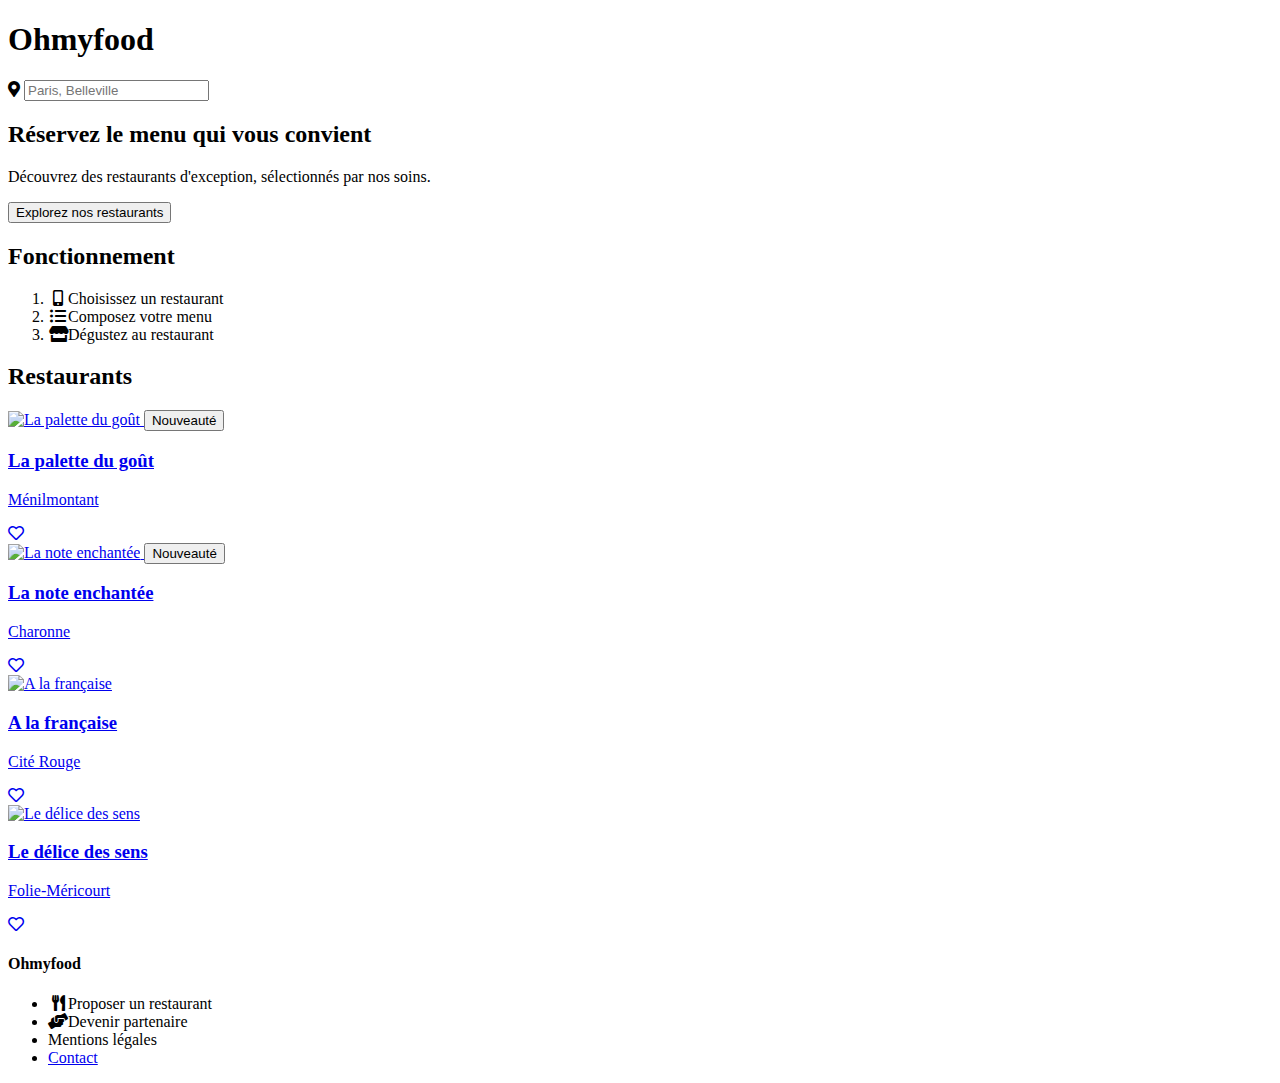
==== index.html @ 804b5692 "project init" ====
<!DOCTYPE html>
<html lang="fr">
    <head>
        <meta charset="utf-8"/>
        <meta name="description" content="Commande de repas en ligne">
        <meta name="viewport" content="width=device-width, initial-scale=1.0">
        <link rel="stylesheet" href="style.css"/>
        <link rel="stylesheet" href="https://cdnjs.cloudflare.com/ajax/libs/font-awesome/5.13.1/css/all.min.css"/>
        <title>OhMyFood</title>
    </head>

    <body>

        <div class="global">
            <!--Header-->
            <header>
                <h1>Ohmyfood</h1>
            </header>

            <!--Localisation-->
            <section class="localisation"> 
                <i class="fas fa-map-marker-alt map-marker"></i>
                <input type="text" placeholder="Paris, Belleville">
            </section>

            <!--Presentation-->
            <section class="presentation">
                <h2>Réservez le menu qui vous convient</h1>
                <p>Découvrez des restaurants d'exception, sélectionnés par nos soins.</p>
                <button type="button" class="button">Explorez nos restaurants</button>
            </section>

            <!--Fonctionnement-->
            <section class="fonctionnement">
                <h2>Fonctionnement</h2>
                <ol>
                    <li><i class="fas fa-mobile-alt fa-fw icone-1"></i>Choisissez un restaurant</li>
                    <li><i class="fas fa-list-ul fa-fw icone-1"></i>Composez votre menu</li>
                    <li><i class="fas fa-store fa-fw icone-2"></i>Dégustez au restaurant</li>
                </ol>
            </section>

            <!--Restaurant-->
            <section class="restaurant">
                <h2>Restaurants</h2>
                <!--La palette du goût-->
                <a href="menu1.html" class="restaurant-indiv">
                    <div class="restaurant-image">
                        <img src="images/la-palette-du-gout.jpg" alt="La palette du goût"/>
                        <button type="button" class="button-new">Nouveauté</button>
                    </div>
                    <div class="restaurant-texte">
                        <h3>La palette du goût</h3>
                        <p>Ménilmontant</p>
                        <i class="far fa-heart coeur"></i>
                    </div>
                </a>
                <!--La note enchantée-->
                <a href="menu2.html" class="restaurant-indiv">
                    <div class="restaurant-image">
                        <img src="images/la-note-enchantee.jpg" alt="La note enchantée"/>
                        <button type="button" class="button-new">Nouveauté</button>
                    </div>
                    <div class="restaurant-texte">
                        <h3>La note enchantée</h3>
                        <p>Charonne</p>
                        <i class="far fa-heart coeur"></i>
                    </div>
                </a>
                <!--A le française-->
                <a href="menu3.html" class="restaurant-indiv">
                    <img src="images/a-la-francaise.jpg" alt="A la française"/>
                    <div class="restaurant-texte">
                        <h3>A la française</h3> 
                        <p>Cité Rouge</p>
                        <i class="far fa-heart coeur"></i>
                    </div>
                </a>
                <!--Le délice des sens-->
                <a href="menu4.html" class="restaurant-indiv">
                    <img src="images/le-delice-des-sens.jpg" alt="Le délice des sens"/>
                    <div class="restaurant-texte">
                        <h3>Le délice des sens</h3>
                        <p>Folie-Méricourt</p>
                        <i class="far fa-heart coeur"></i>
                    </div>
                </a>
            </section>

            <!--Footer-->
            <footer>
                <h4>Ohmyfood</h4>
                <ul class="footer-liste">
                    <li><i class="fas fa-utensils fa-fw icone-3"></i>Proposer un restaurant</li>
                    <li><i class="fas fa-hands-helping fa-fw icone-3"></i>Devenir partenaire</li>
                    <li>Mentions légales</li>
                    <li><a href="mailto:" alt="contact">Contact</a></li>
                </ul>    
            </footer>
        </div>
    </body>
</html>
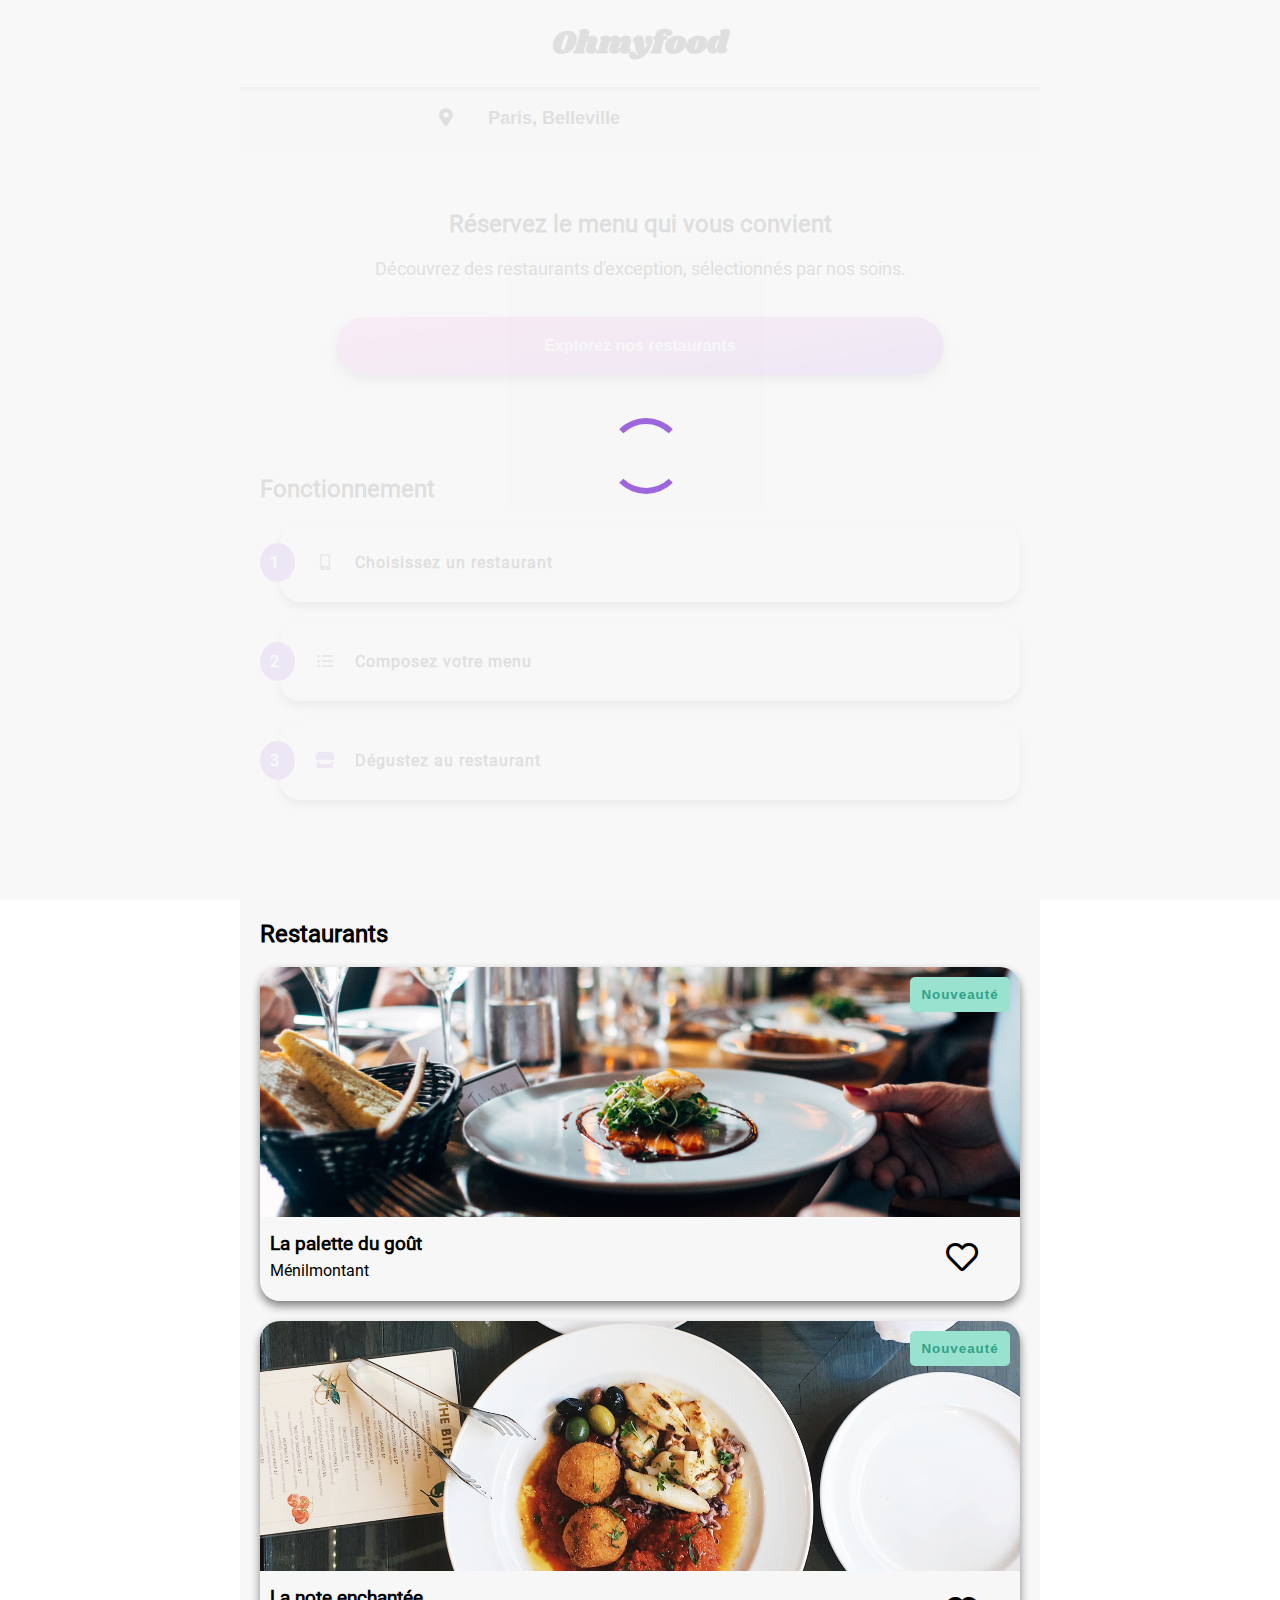
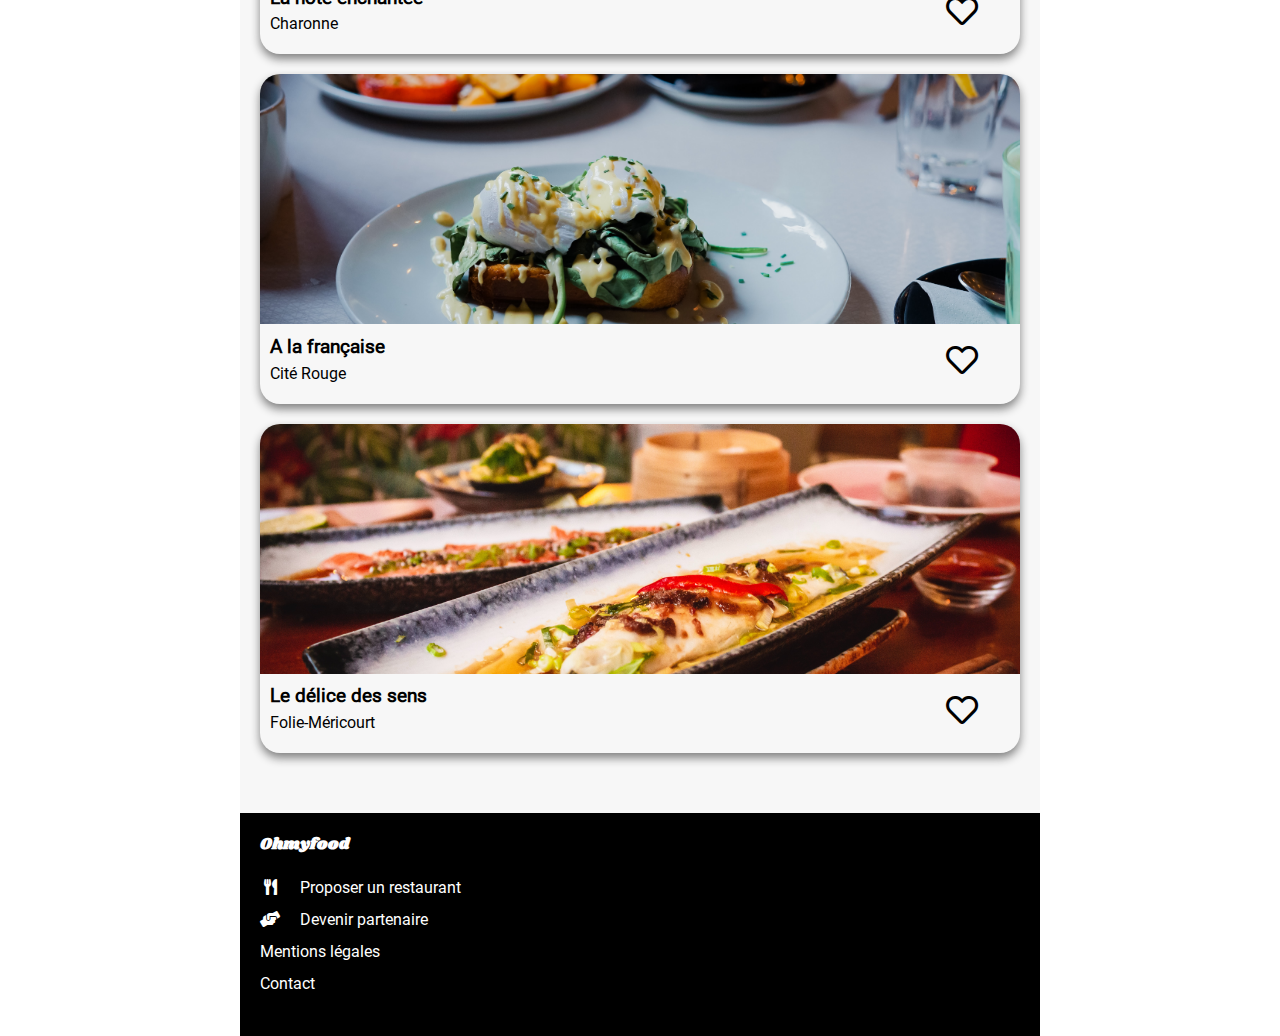
==== commit 007f3c8b: "animation menu" ====
--- a/index.html
+++ b/index.html
@@ -10,6 +10,11 @@
     </head>
 
     <body>
+
+        <div class="spinner">
+            <div class="lds-dual-ring">
+            </div> 
+        </div>
 
         <div class="global">
             <!--Header-->
--- a/style.css
+++ b/style.css
@@ -0,0 +1,504 @@
+@charset "UTF-8";
+@font-face {
+  font-family: "Roboto-Regular";
+  src: url("police/Roboto-Regular.eot") format("eot"), url("police/Roboto-Regular.woff") format("woff"), url("police/Roboto-Regular.ttf") format("truetype"), url("police/Roboto-Regular.svg") format("svg");
+}
+@font-face {
+  font-family: "Shrikhand-Regular";
+  src: url("police/Shrikhand-Regular.eot") format("eot"), url("police/Shrikhand-Regular.woff") format("woff"), url("police/Shrikhand-Regular.ttf") format("truetype"), url("police/Shrikhand-Regular.svg") format("svg");
+}
+/*General*/
+body {
+  font-family: "Roboto-Regular", "serif";
+  color: black;
+  width: 100%;
+  display: flex;
+  margin: auto;
+}
+
+.spinner {
+  width: 100%;
+  height: 100%;
+  background-color: #f7f7f7;
+  position: fixed;
+  display: flex;
+  align-items: center;
+  opacity: 0.9;
+  z-index: 2;
+}
+
+.lds-dual-ring {
+  width: 80px;
+  height: 80px;
+  display: block;
+  margin-left: auto;
+  margin-right: auto;
+}
+
+.lds-dual-ring:after {
+  content: " ";
+  display: block;
+  width: 64px;
+  height: 64px;
+  margin: 8px;
+  border-radius: 50%;
+  border: 6px solid #9356DC;
+  border-color: #9356DC transparent #9356DC transparent;
+  animation: lds-dual-ring 1.2s linear infinite;
+}
+
+@keyframes lds-dual-ring {
+  0% {
+    transform: rotate(0deg);
+  }
+  100% {
+    transform: rotate(360deg);
+  }
+}
+.global {
+  width: 800px;
+  margin: auto;
+}
+
+h1, h4 {
+  font-family: "Shrikhand-Regular", "serif";
+  margin: 0px;
+}
+
+/*header ,.localisation ,.presentation ,.fonctionnement ,.restaurant ,.restaurant-indiv ,footer
+{   border: 1px black solid;
+}*/
+/*Header*/
+header {
+  padding: 20px;
+  text-align: center;
+  max-width: 100%;
+  position: relative;
+}
+
+.retour {
+  font-size: xx-large;
+  position: absolute;
+  left: 0;
+  top: 8%;
+  padding: 20px;
+}
+
+/*Footer*/
+footer {
+  padding: 20px;
+  color: white;
+  background-color: black;
+}
+
+footer ul {
+  padding-left: 0px;
+}
+
+footer li {
+  list-style: none;
+  line-height: 200%;
+}
+
+.icone-3 {
+  padding-right: 20px;
+}
+
+footer a {
+  text-decoration: none;
+  color: white;
+}
+
+/*Localisation*/
+.localisation {
+  padding: 20px;
+  text-align: center;
+  font-size: large;
+  font-weight: bold;
+  background-color: #ededed;
+  box-shadow: inset 0 5px 5px -5px #333;
+  max-width: 100%;
+}
+
+input {
+  border: none;
+  background-color: #ededed;
+  font-size: large;
+  font-weight: bold;
+  color: black;
+  width: 50%;
+}
+
+input::placeholder {
+  color: black;
+  opacity: 1;
+  width: 50%;
+  text-align: center;
+  border: none;
+}
+
+/*Presentation*/
+.presentation {
+  padding: 40px 20px;
+  background-color: #f7f7f7;
+  text-align: center;
+}
+
+.presentation p {
+  font-size: large;
+}
+
+.icone-1 {
+  color: black;
+  opacity: 0.6;
+}
+
+.icone-2 {
+  color: #9356DC;
+}
+
+.button {
+  width: 80%;
+  margin-top: 20px;
+  padding: 20px 10px 20px 10px;
+  border-radius: 30px;
+  font-size: medium;
+  font-weight: bold;
+  color: white;
+  border: none;
+  background: linear-gradient(170deg, #FF79DA, #9356DC);
+  opacity: 0.9;
+  box-shadow: 0px 5px 10px gray;
+}
+.button:hover {
+  opacity: 0.7;
+  box-shadow: 0px 5px 20px black;
+}
+
+/*Fonctionnement*/
+.fonctionnement {
+  padding: 40px 20px;
+}
+
+.fonctionnement ol {
+  list-style-type: none;
+  counter-reset: compteListe;
+}
+
+.fonctionnement ol li {
+  padding: 30px 10px 30px 0px;
+  font-weight: bold;
+  background-color: #f7f7f7;
+  border-radius: 20px;
+  margin-bottom: 20px;
+  box-shadow: 0px 5px 10px gray;
+  margin-left: -20px;
+  letter-spacing: 1px;
+}
+.fonctionnement ol li:hover {
+  opacity: 0.7;
+  box-shadow: 0px 5px 20px black;
+}
+
+.fonctionnement ol li::before {
+  counter-increment: compteListe;
+  content: counter(compteListe) " ";
+  color: white;
+  background-color: #9356DC;
+  border-radius: 50%;
+  padding: 10px;
+  margin-left: -20px;
+}
+
+.icone-1, .icone-2 {
+  padding-left: 20px;
+  padding-right: 20px;
+}
+
+/*Restaurants*/
+.restaurant {
+  padding: 40px 20px;
+  background-color: #f7f7f7;
+}
+
+.restaurant-indiv {
+  max-width: 100%;
+  border-radius: 20px;
+  padding-bottom: 10px;
+  margin-bottom: 20px;
+  box-shadow: 0px 5px 10px gray;
+  display: flex;
+  flex-wrap: wrap;
+  justify-content: space-between;
+}
+
+.restaurant a {
+  text-decoration: none;
+  color: black;
+  width: 100%;
+}
+
+.restaurant-image {
+  position: relative;
+  width: 100%;
+}
+
+.restaurant-indiv img {
+  border-radius: 20px 20px 0px 0px;
+  width: 100%;
+  max-height: 250px;
+  object-fit: cover;
+}
+
+.button-new {
+  background-color: #99E2D0;
+  color: #30A387;
+  font-weight: bold;
+  width: 100px;
+  border-radius: 5px;
+  text-align: center;
+  padding: 10px;
+  margin: 10px;
+  border: none;
+  letter-spacing: 1px;
+  position: absolute;
+  top: 0;
+  right: 0;
+}
+
+.restaurant-texte {
+  line-height: 50%;
+  padding-left: 10px;
+  position: relative;
+  width: 100%;
+}
+
+.coeur {
+  font-size: xx-large;
+  position: absolute;
+  top: 0;
+  right: 0;
+  padding: 10px;
+  margin: 10px;
+  width: 10%;
+  text-align: center;
+}
+.coeur:hover {
+  content: "";
+  font-family: "Font Awesome 5 Free";
+  font-weight: bold;
+  background: -webkit-linear-gradient(90deg, #FF79DA, #9356DC);
+  -webkit-background-clip: text;
+  -webkit-text-fill-color: transparent;
+  animation-name: remplissage;
+  animation-duration: 3s;
+}
+
+@-webkit-keyframes remplissage {
+  0% {
+    opacity: 0;
+  }
+  100% {
+    opacity: 1;
+  }
+}
+@-moz-keyframes remplissage {
+  0% {
+    opacity: 0;
+  }
+  100% {
+    opacity: 1;
+  }
+}
+@-o-keyframes remplissage {
+  0% {
+    opacity: 0;
+  }
+  100% {
+    opacity: 1;
+  }
+}
+@keyframes remplissage {
+  0% {
+    opacity: 0;
+  }
+  100% {
+    opacity: 1;
+  }
+}
+/*Description*/
+.description-texte {
+  position: relative;
+  max-width: 100%;
+  padding: 20px;
+  border-radius: 30px 30px 0px 0px;
+  background-color: #f7f7f7;
+  margin-top: -30px;
+  display: flex;
+  flex-direction: row;
+  flex-wrap: wrap;
+  justify-content: space-between;
+}
+
+.description img {
+  width: 100%;
+  max-height: 400px;
+  object-fit: cover;
+  object-position: bottom;
+}
+
+/*Menus*/
+.menu {
+  background-color: #f7f7f7;
+  padding: 0px 20px 40px 20px;
+  margin-top: -20px;
+}
+
+.menu h2 {
+  padding-top: 20px;
+  font-size: medium;
+  text-transform: uppercase;
+  font-weight: lighter;
+  border-bottom: 2px #99E2D0 solid;
+  padding-bottom: 5px;
+  width: 40px;
+}
+
+.menu-indiv {
+  max-width: 100%;
+  border-radius: 20px;
+  padding-bottom: 10px;
+  margin-bottom: 20px;
+  box-shadow: 0px 5px 10px gray;
+  display: flex;
+  flex-wrap: wrap;
+  justify-content: space-between;
+  animation: fadein 2s;
+  -moz-animation: fadein 2s;
+  /* Firefox */
+  -webkit-animation: fadein 2s;
+  /* Safari et Chrome */
+  -o-animation: fadein 2s;
+  /* Opera */
+}
+
+@-webkit-keyframes fadein {
+  0% {
+    opacity: 0;
+    transform: translateY(20px);
+  }
+  100% {
+    opacity: 1;
+    transform: translateY(0px);
+  }
+}
+@-moz-keyframes fadein {
+  0% {
+    opacity: 0;
+    transform: translateY(20px);
+  }
+  100% {
+    opacity: 1;
+    transform: translateY(0px);
+  }
+}
+@-o-keyframes fadein {
+  0% {
+    opacity: 0;
+    transform: translateY(20px);
+  }
+  100% {
+    opacity: 1;
+    transform: translateY(0px);
+  }
+}
+@keyframes fadein {
+  0% {
+    opacity: 0;
+    transform: translateY(20px);
+  }
+  100% {
+    opacity: 1;
+    transform: translateY(0px);
+  }
+}
+.menu-indiv:nth-of-type(1) {
+  animation-delay: 0s;
+}
+
+.menu-indiv:nth-of-type(2) {
+  animation-delay: 0.1s;
+}
+
+.menu-indiv:nth-of-type(3) {
+  animation-delay: 0.2s;
+}
+
+.menu-indiv:nth-of-type(4) {
+  animation-delay: 0.3s;
+}
+
+.menu-indiv:nth-of-type(5) {
+  animation-delay: 0.4s;
+}
+
+.menu-indiv:nth-of-type(6) {
+  animation-delay: 0.5s;
+}
+
+.menu-indiv:nth-of-type(7) {
+  animation-delay: 0.6s;
+}
+
+.menu-indiv:nth-of-type(8) {
+  animation-delay: 0.7s;
+}
+
+.menu-indiv:nth-of-type(9) {
+  animation-delay: 0.8s;
+}
+
+.menu-indiv:nth-of-type(10) {
+  animation-delay: 0.9s;
+}
+
+.tarif p {
+  font-weight: bold;
+  width: 10%;
+  justify-items: center;
+  display: grid;
+  align-items: end;
+  line-height: 50%;
+  margin-right: 10px;
+}
+.tarif p:hover {
+  transition-duration: 1s;
+  transform: translateX(-100%);
+}
+
+/*.tarif:hover
+{   transition-duration: 1s;
+    transform: translateX(-100%);
+}*/
+.plat {
+  line-height: 50%;
+  padding-left: 10px;
+  width: 80%;
+}
+
+.bouton {
+  text-align: center;
+}
+
+@media screen and (max-width: 800px) {
+  body, .global {
+    max-width: 100%;
+    position: absolute;
+  }
+
+  .menu-indiv {
+    font-size: small;
+  }
+}
+
+/*# sourceMappingURL=style.css.map */
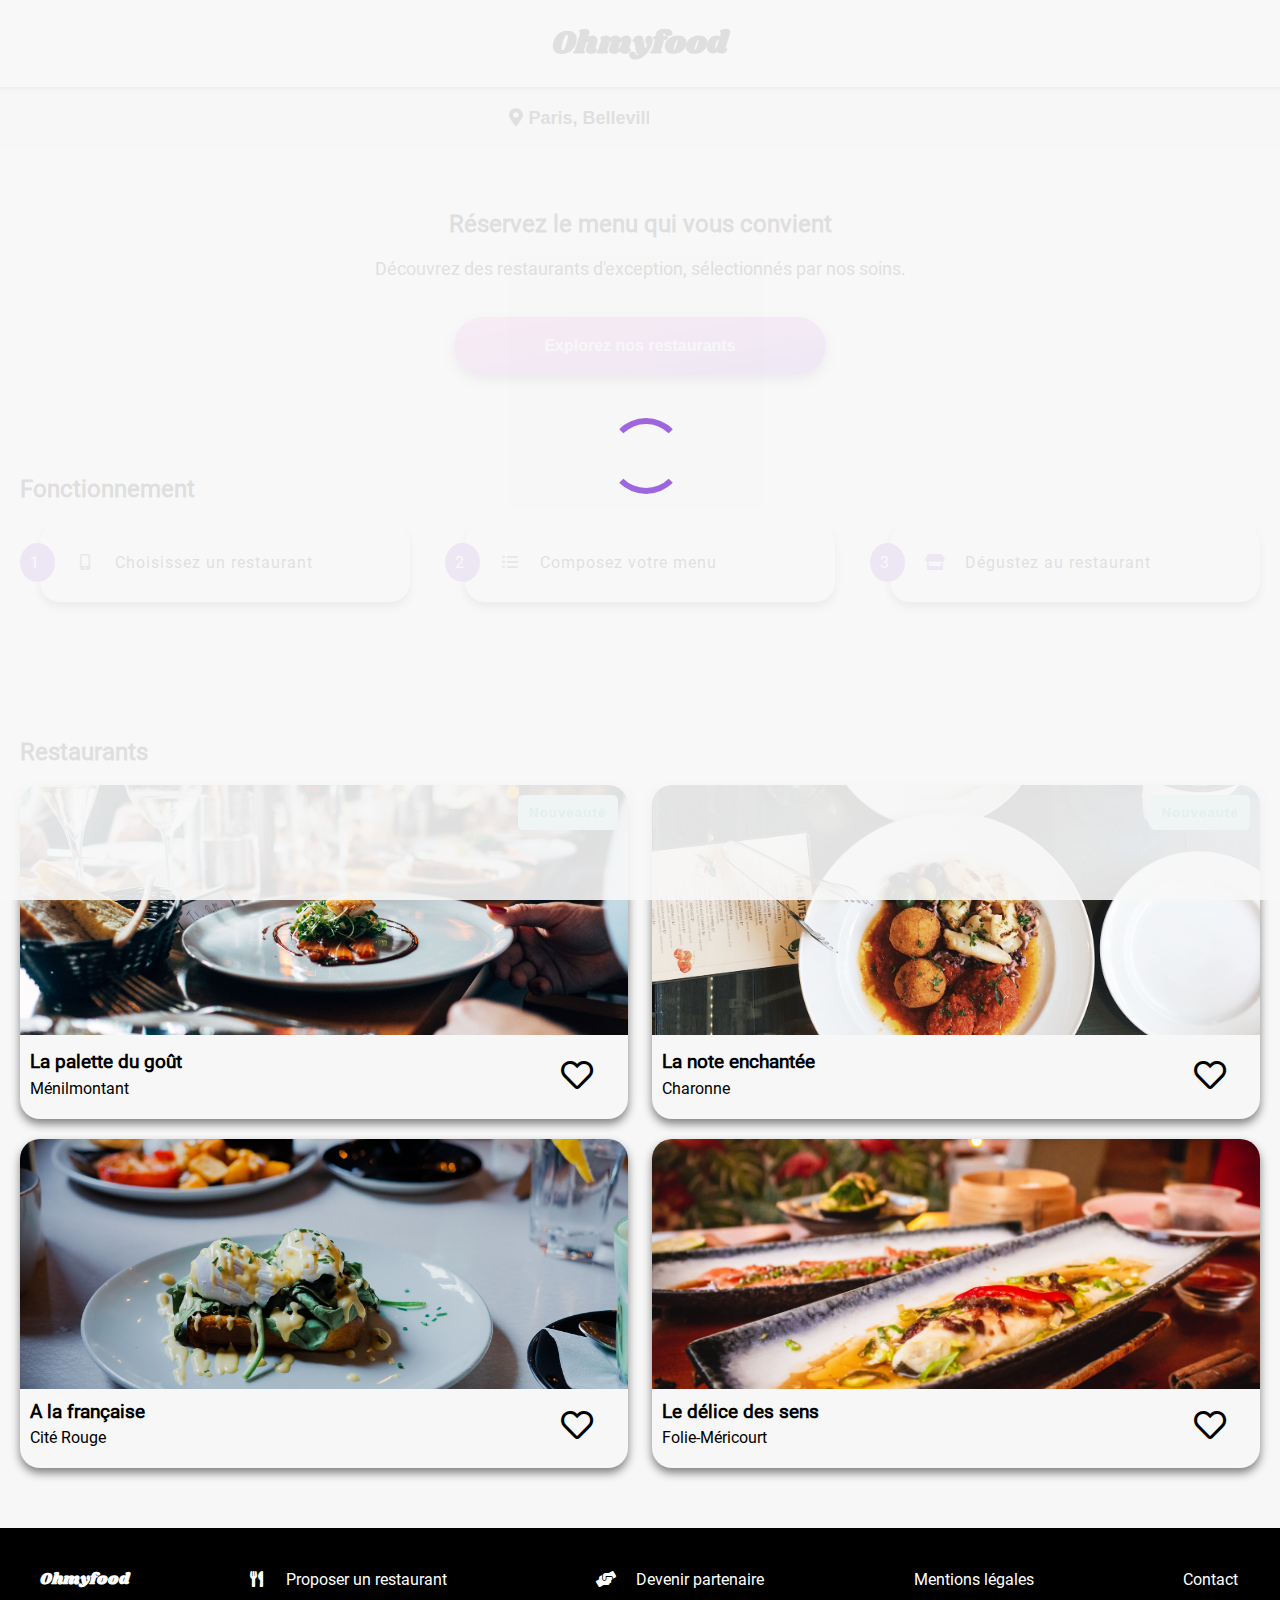
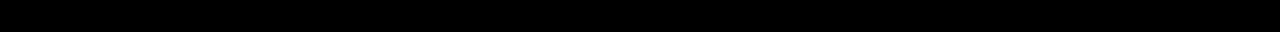
==== commit ba6e2b92: "alignement tarif" ====
--- a/index.html
+++ b/index.html
@@ -30,7 +30,7 @@
 
             <!--Presentation-->
             <section class="presentation">
-                <h2>Réservez le menu qui vous convient</h1>
+                <h2>Réservez le menu qui vous convient</h2>
                 <p>Découvrez des restaurants d'exception, sélectionnés par nos soins.</p>
                 <button type="button" class="button">Explorez nos restaurants</button>
             </section>
@@ -49,10 +49,10 @@
             <section class="restaurant">
                 <h2>Restaurants</h2>
                 <!--La palette du goût-->
-                <a href="menu1.html" class="restaurant-indiv">
+                <a href="la-palette-du-gout.html" class="restaurant-indiv">
                     <div class="restaurant-image">
                         <img src="images/la-palette-du-gout.jpg" alt="La palette du goût"/>
-                        <button type="button" class="button-new">Nouveauté</button>
+                        <button class="button-new">Nouveauté</button>
                     </div>
                     <div class="restaurant-texte">
                         <h3>La palette du goût</h3>
@@ -61,7 +61,7 @@
                     </div>
                 </a>
                 <!--La note enchantée-->
-                <a href="menu2.html" class="restaurant-indiv">
+                <a href="la-note-enchantee.html" class="restaurant-indiv">
                     <div class="restaurant-image">
                         <img src="images/la-note-enchantee.jpg" alt="La note enchantée"/>
                         <button type="button" class="button-new">Nouveauté</button>
@@ -73,7 +73,7 @@
                     </div>
                 </a>
                 <!--A le française-->
-                <a href="menu3.html" class="restaurant-indiv">
+                <a href="a-la-francaise.html" class="restaurant-indiv">
                     <img src="images/a-la-francaise.jpg" alt="A la française"/>
                     <div class="restaurant-texte">
                         <h3>A la française</h3> 
@@ -82,7 +82,7 @@
                     </div>
                 </a>
                 <!--Le délice des sens-->
-                <a href="menu4.html" class="restaurant-indiv">
+                <a href="le-delice-des-sens.html" class="restaurant-indiv">
                     <img src="images/le-delice-des-sens.jpg" alt="Le délice des sens"/>
                     <div class="restaurant-texte">
                         <h3>Le délice des sens</h3>
@@ -99,7 +99,7 @@
                     <li><i class="fas fa-utensils fa-fw icone-3"></i>Proposer un restaurant</li>
                     <li><i class="fas fa-hands-helping fa-fw icone-3"></i>Devenir partenaire</li>
                     <li>Mentions légales</li>
-                    <li><a href="mailto:" alt="contact">Contact</a></li>
+                    <li><a href="mailto:">Contact</a></li>
                 </ul>    
             </footer>
         </div>
--- a/style.css
+++ b/style.css
@@ -1,4 +1,5 @@
 @charset "UTF-8";
+/*POLICES*/
 @font-face {
   font-family: "Roboto-Regular";
   src: url("police/Roboto-Regular.eot") format("eot"), url("police/Roboto-Regular.woff") format("woff"), url("police/Roboto-Regular.ttf") format("truetype"), url("police/Roboto-Regular.svg") format("svg");
@@ -7,15 +8,301 @@
   font-family: "Shrikhand-Regular";
   src: url("police/Shrikhand-Regular.eot") format("eot"), url("police/Shrikhand-Regular.woff") format("woff"), url("police/Shrikhand-Regular.ttf") format("truetype"), url("police/Shrikhand-Regular.svg") format("svg");
 }
-/*General*/
+/*VARIABLES*/
+/*KEYFRAMES*/
+@-webkit-keyframes lds-dual-ring {
+  0% {
+    transform: rotate(0deg);
+  }
+  100% {
+    transform: rotate(360deg);
+  }
+}
+@-moz-keyframes lds-dual-ring {
+  0% {
+    transform: rotate(0deg);
+  }
+  100% {
+    transform: rotate(360deg);
+  }
+}
+@-o-keyframes lds-dual-ring {
+  0% {
+    transform: rotate(0deg);
+  }
+  100% {
+    transform: rotate(360deg);
+  }
+}
+@keyframes lds-dual-ring {
+  0% {
+    transform: rotate(0deg);
+  }
+  100% {
+    transform: rotate(360deg);
+  }
+}
+@-webkit-keyframes disparition {
+  0% {
+    opacity: 0.9;
+    z-index: 2;
+  }
+  100% {
+    opacity: 0;
+    z-index: 0;
+  }
+}
+@-moz-keyframes disparition {
+  0% {
+    opacity: 0.9;
+    z-index: 2;
+  }
+  100% {
+    opacity: 0;
+    z-index: 0;
+  }
+}
+@-o-keyframes disparition {
+  0% {
+    opacity: 0.9;
+    z-index: 2;
+  }
+  100% {
+    opacity: 0;
+    z-index: 0;
+  }
+}
+@keyframes disparition {
+  0% {
+    opacity: 0.9;
+    z-index: 2;
+  }
+  100% {
+    opacity: 0;
+    z-index: 0;
+  }
+}
+@-webkit-keyframes remplissage {
+  0% {
+    opacity: 0;
+  }
+  100% {
+    opacity: 1;
+  }
+}
+@-moz-keyframes remplissage {
+  0% {
+    opacity: 0;
+  }
+  100% {
+    opacity: 1;
+  }
+}
+@-o-keyframes remplissage {
+  0% {
+    opacity: 0;
+  }
+  100% {
+    opacity: 1;
+  }
+}
+@keyframes remplissage {
+  0% {
+    opacity: 0;
+  }
+  100% {
+    opacity: 1;
+  }
+}
+@-webkit-keyframes fadein {
+  0% {
+    opacity: 0;
+    transform: translateY(20px);
+  }
+  100% {
+    opacity: 1;
+    transform: translateY(0px);
+  }
+}
+@-moz-keyframes fadein {
+  0% {
+    opacity: 0;
+    transform: translateY(20px);
+  }
+  100% {
+    opacity: 1;
+    transform: translateY(0px);
+  }
+}
+@-o-keyframes fadein {
+  0% {
+    opacity: 0;
+    transform: translateY(20px);
+  }
+  100% {
+    opacity: 1;
+    transform: translateY(0px);
+  }
+}
+@keyframes fadein {
+  0% {
+    opacity: 0;
+    transform: translateY(20px);
+  }
+  100% {
+    opacity: 1;
+    transform: translateY(0px);
+  }
+}
+@-webkit-keyframes decalage {
+  0% {
+    transform: translateX(0);
+  }
+  100% {
+    transform: translateX(-100%);
+  }
+}
+@-moz-keyframes decalage {
+  0% {
+    transform: translateX(0);
+  }
+  100% {
+    transform: translateX(-100%);
+  }
+}
+@-o-keyframes decalage {
+  0% {
+    transform: translateX(0);
+  }
+  100% {
+    transform: translateX(-100%);
+  }
+}
+@keyframes decalage {
+  0% {
+    transform: translateX(0);
+  }
+  100% {
+    transform: translateX(-100%);
+  }
+}
+@-webkit-keyframes rotation {
+  0% {
+    transform: rotate(0deg);
+  }
+  100% {
+    transform: rotate(360deg);
+  }
+}
+@-moz-keyframes rotation {
+  0% {
+    transform: rotate(0deg);
+  }
+  100% {
+    transform: rotate(360deg);
+  }
+}
+@-o-keyframes rotation {
+  0% {
+    transform: rotate(0deg);
+  }
+  100% {
+    transform: rotate(360deg);
+  }
+}
+@keyframes rotation {
+  0% {
+    transform: rotate(0deg);
+  }
+  100% {
+    transform: rotate(360deg);
+  }
+}
+/*GENERAL*/
 body {
   font-family: "Roboto-Regular", "serif";
   color: black;
+  margin: auto;
+}
+
+body, .global {
   width: 100%;
-  display: flex;
-  margin: auto;
-}
-
+  position: absolute;
+}
+
+h1, h4 {
+  font-family: "Shrikhand-Regular", "serif";
+  margin: 0px;
+}
+
+a {
+  color: black;
+}
+
+.coeur {
+  font-size: xx-large;
+  position: absolute;
+  top: 0;
+  right: 0;
+  padding: 10px;
+  margin: 10px;
+  width: 10%;
+  text-align: center;
+}
+.coeur:hover {
+  content: "";
+  font-family: "Font Awesome 5 Free";
+  font-weight: bold;
+  background: -webkit-linear-gradient(90deg, #FF79DA, #9356DC);
+  -webkit-background-clip: text;
+  -webkit-text-fill-color: transparent;
+  animation-name: remplissage;
+  animation-duration: 3s;
+}
+
+/*Header*/
+header {
+  padding: 20px;
+  text-align: center;
+  max-width: 100%;
+  position: relative;
+}
+
+.retour {
+  font-size: xx-large;
+  position: absolute;
+  left: 0;
+  top: 8%;
+  padding: 20px;
+}
+
+/*Footer*/
+footer {
+  padding: 20px;
+  color: white;
+  background-color: black;
+}
+
+footer ul {
+  padding-left: 0px;
+}
+
+footer li {
+  list-style: none;
+  line-height: 200%;
+}
+
+.icone-3 {
+  padding-right: 20px;
+}
+
+footer a {
+  text-decoration: none;
+  color: white;
+}
+
+/*ACCUEIL*/
+/*Loading spinner*/
 .spinner {
   width: 100%;
   height: 100%;
@@ -23,8 +310,10 @@
   position: fixed;
   display: flex;
   align-items: center;
+  justify-content: center;
   opacity: 0.9;
   z-index: 2;
+  animation: disparition 2s forwards 2s;
 }
 
 .lds-dual-ring {
@@ -33,6 +322,7 @@
   display: block;
   margin-left: auto;
   margin-right: auto;
+  animation: disparition 2s forwards 2s;
 }
 
 .lds-dual-ring:after {
@@ -44,69 +334,7 @@
   border-radius: 50%;
   border: 6px solid #9356DC;
   border-color: #9356DC transparent #9356DC transparent;
-  animation: lds-dual-ring 1.2s linear infinite;
-}
-
-@keyframes lds-dual-ring {
-  0% {
-    transform: rotate(0deg);
-  }
-  100% {
-    transform: rotate(360deg);
-  }
-}
-.global {
-  width: 800px;
-  margin: auto;
-}
-
-h1, h4 {
-  font-family: "Shrikhand-Regular", "serif";
-  margin: 0px;
-}
-
-/*header ,.localisation ,.presentation ,.fonctionnement ,.restaurant ,.restaurant-indiv ,footer
-{   border: 1px black solid;
-}*/
-/*Header*/
-header {
-  padding: 20px;
-  text-align: center;
-  max-width: 100%;
-  position: relative;
-}
-
-.retour {
-  font-size: xx-large;
-  position: absolute;
-  left: 0;
-  top: 8%;
-  padding: 20px;
-}
-
-/*Footer*/
-footer {
-  padding: 20px;
-  color: white;
-  background-color: black;
-}
-
-footer ul {
-  padding-left: 0px;
-}
-
-footer li {
-  list-style: none;
-  line-height: 200%;
-}
-
-.icone-3 {
-  padding-right: 20px;
-}
-
-footer a {
-  text-decoration: none;
-  color: white;
+  animation: lds-dual-ring 3s linear infinite;
 }
 
 /*Localisation*/
@@ -126,7 +354,7 @@
   font-size: large;
   font-weight: bold;
   color: black;
-  width: 50%;
+  max-width: 50%;
 }
 
 input::placeholder {
@@ -273,59 +501,7 @@
   width: 100%;
 }
 
-.coeur {
-  font-size: xx-large;
-  position: absolute;
-  top: 0;
-  right: 0;
-  padding: 10px;
-  margin: 10px;
-  width: 10%;
-  text-align: center;
-}
-.coeur:hover {
-  content: "";
-  font-family: "Font Awesome 5 Free";
-  font-weight: bold;
-  background: -webkit-linear-gradient(90deg, #FF79DA, #9356DC);
-  -webkit-background-clip: text;
-  -webkit-text-fill-color: transparent;
-  animation-name: remplissage;
-  animation-duration: 3s;
-}
-
-@-webkit-keyframes remplissage {
-  0% {
-    opacity: 0;
-  }
-  100% {
-    opacity: 1;
-  }
-}
-@-moz-keyframes remplissage {
-  0% {
-    opacity: 0;
-  }
-  100% {
-    opacity: 1;
-  }
-}
-@-o-keyframes remplissage {
-  0% {
-    opacity: 0;
-  }
-  100% {
-    opacity: 1;
-  }
-}
-@keyframes remplissage {
-  0% {
-    opacity: 0;
-  }
-  100% {
-    opacity: 1;
-  }
-}
+/*MENUS*/
 /*Description*/
 .description-texte {
   position: relative;
@@ -342,9 +518,9 @@
 
 .description img {
   width: 100%;
-  max-height: 400px;
+  max-height: 200px;
   object-fit: cover;
-  object-position: bottom;
+  object-position: center;
 }
 
 /*Menus*/
@@ -367,12 +543,14 @@
 .menu-indiv {
   max-width: 100%;
   border-radius: 20px;
-  padding-bottom: 10px;
   margin-bottom: 20px;
+  font-size: small;
   box-shadow: 0px 5px 10px gray;
   display: flex;
-  flex-wrap: wrap;
+  flex-direction: row;
+  flex-wrap: nowrap;
   justify-content: space-between;
+  overflow: hidden;
   animation: fadein 2s;
   -moz-animation: fadein 2s;
   /* Firefox */
@@ -382,46 +560,6 @@
   /* Opera */
 }
 
-@-webkit-keyframes fadein {
-  0% {
-    opacity: 0;
-    transform: translateY(20px);
-  }
-  100% {
-    opacity: 1;
-    transform: translateY(0px);
-  }
-}
-@-moz-keyframes fadein {
-  0% {
-    opacity: 0;
-    transform: translateY(20px);
-  }
-  100% {
-    opacity: 1;
-    transform: translateY(0px);
-  }
-}
-@-o-keyframes fadein {
-  0% {
-    opacity: 0;
-    transform: translateY(20px);
-  }
-  100% {
-    opacity: 1;
-    transform: translateY(0px);
-  }
-}
-@keyframes fadein {
-  0% {
-    opacity: 0;
-    transform: translateY(20px);
-  }
-  100% {
-    opacity: 1;
-    transform: translateY(0px);
-  }
-}
 .menu-indiv:nth-of-type(1) {
   animation-delay: 0s;
 }
@@ -438,66 +576,148 @@
   animation-delay: 0.3s;
 }
 
-.menu-indiv:nth-of-type(5) {
-  animation-delay: 0.4s;
-}
-
-.menu-indiv:nth-of-type(6) {
-  animation-delay: 0.5s;
-}
-
-.menu-indiv:nth-of-type(7) {
-  animation-delay: 0.6s;
-}
-
-.menu-indiv:nth-of-type(8) {
-  animation-delay: 0.7s;
-}
-
-.menu-indiv:nth-of-type(9) {
-  animation-delay: 0.8s;
-}
-
-.menu-indiv:nth-of-type(10) {
-  animation-delay: 0.9s;
-}
-
-.tarif p {
+.tarif {
   font-weight: bold;
-  width: 10%;
-  justify-items: center;
+  min-width: 20%;
+  min-height: 100%;
+  text-align: center;
   display: grid;
   align-items: end;
-  line-height: 50%;
-  margin-right: 10px;
-}
-.tarif p:hover {
-  transition-duration: 1s;
-  transform: translateX(-100%);
-}
-
-/*.tarif:hover
-{   transition-duration: 1s;
-    transform: translateX(-100%);
-}*/
+  z-index: 1;
+  background-color: #f7f7f7;
+  border-radius: 0px 20px 20px 0px;
+  position: relative;
+  /*right: -20%;*/
+}
+.tarif:hover {
+  animation: decalage 2s forwards;
+  width: 20%;
+}
+.tarif:hover + .coche {
+  animation: decalage 2s forwards;
+}
+.tarif:hover + .coche i {
+  animation: rotation 2s forwards 0.5s;
+}
+
+.coche {
+  min-width: 20%;
+  min-height: 100%;
+  z-index: 0;
+  color: white;
+  background: #99E2D0;
+  border-radius: 0px 20px 20px 0px;
+  font-size: x-large;
+  position: relative;
+  /*right: -20%;*/
+  text-align: center;
+  display: grid;
+  align-items: center;
+}
+
 .plat {
-  line-height: 50%;
+  /*line-height: 50%;*/
   padding-left: 10px;
-  width: 80%;
+  min-width: 80%;
+  white-space: nowrap;
+}
+
+.plat p, .plat h3 {
+  white-space: nowrap;
+  overflow: hidden;
+  text-overflow: ellipsis;
+  /*line-height: 100%;*/
 }
 
 .bouton {
   text-align: center;
 }
 
-@media screen and (max-width: 800px) {
+/*MEDIA QUERIES*/
+@media screen and (min-width: 800px) and (max-width: 1024px) {
   body, .global {
-    max-width: 100%;
-    position: absolute;
-  }
-
-  .menu-indiv {
-    font-size: small;
+    max-width: 800px;
+    position: relative;
+    margin: auto;
+  }
+}
+@media screen and (min-width: 1024px) {
+  .presentation, .fonctionnement {
+    padding: 40px 20px;
+  }
+
+  .button {
+    width: 30%;
+  }
+
+  .fonctionnement ol {
+    display: flex;
+    justify-content: space-between;
+  }
+
+  .fonctionnement ol li {
+    width: 30%;
+    font-weight: normal;
+  }
+
+  .restaurant {
+    padding: 40px 20px;
+    display: flex;
+    flex-direction: row;
+    flex-wrap: wrap;
+    justify-content: space-between;
+  }
+
+  .restaurant h2 {
+    width: 100%;
+  }
+
+  .restaurant a {
+    width: 49%;
+  }
+
+  footer {
+    padding: 20px 20px;
+    display: flex;
+  }
+
+  footer h4 {
+    margin: 20px;
+    width: 15%;
+  }
+
+  footer ul {
+    display: flex;
+    justify-content: space-between;
+    width: 80%;
+  }
+
+  .description-texte {
+    width: 90%;
+    margin-left: auto;
+    margin-right: auto;
+  }
+
+  .description img {
+    max-height: 300px;
+  }
+
+  .menu {
+    width: 90%;
+    margin-left: auto;
+    margin-right: auto;
+    display: flex;
+    flex-direction: row;
+    flex-wrap: wrap;
+    justify-content: space-between;
+  }
+
+  .menu-categorie {
+    width: 30%;
+  }
+
+  .bouton {
+    width: 100%;
   }
 }
 
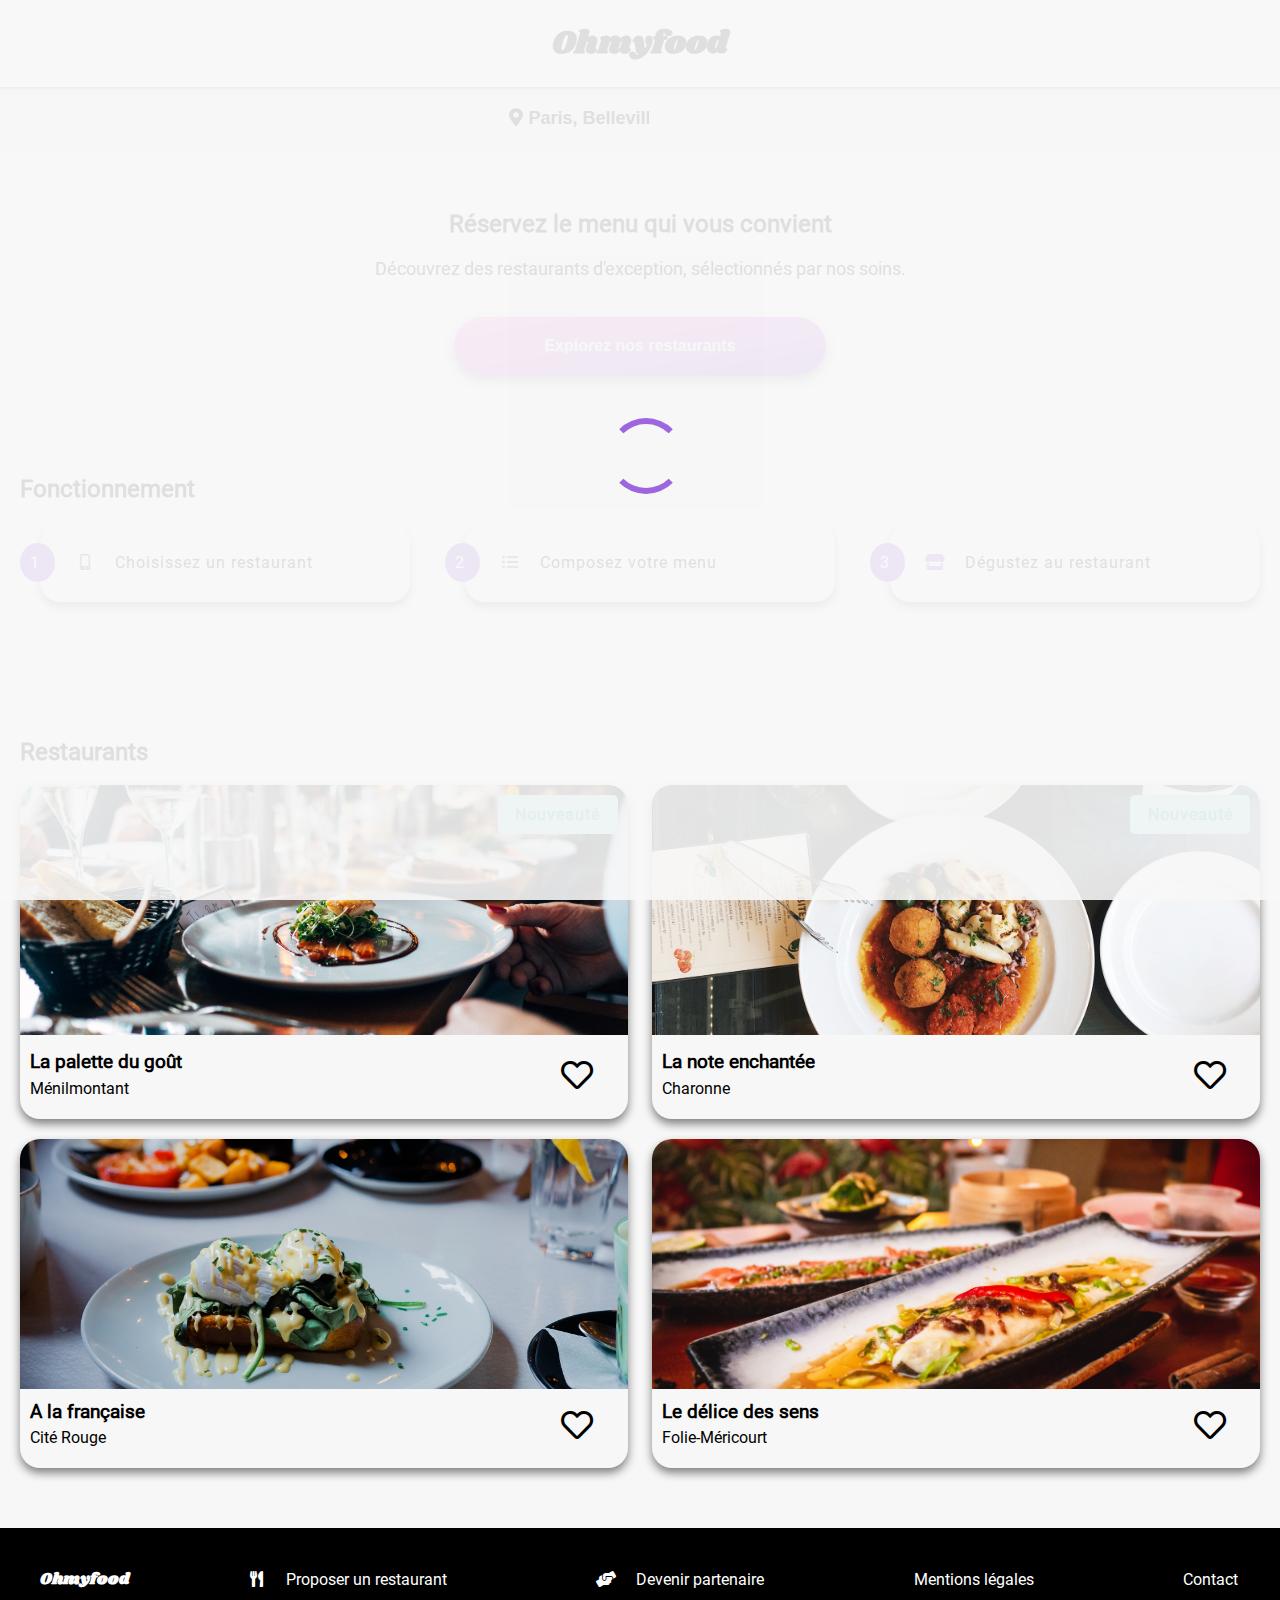
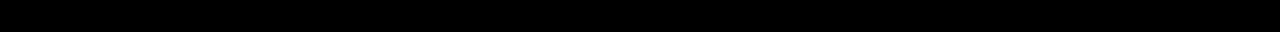
==== commit b4c9b95b: "corrections W3C" ====
--- a/index.html
+++ b/index.html
@@ -23,10 +23,10 @@
             </header>
 
             <!--Localisation-->
-            <section class="localisation"> 
+            <div class="localisation"> 
                 <i class="fas fa-map-marker-alt map-marker"></i>
                 <input type="text" placeholder="Paris, Belleville">
-            </section>
+            </div>
 
             <!--Presentation-->
             <section class="presentation">
@@ -52,7 +52,7 @@
                 <a href="la-palette-du-gout.html" class="restaurant-indiv">
                     <div class="restaurant-image">
                         <img src="images/la-palette-du-gout.jpg" alt="La palette du goût"/>
-                        <button class="button-new">Nouveauté</button>
+                        <div class="button-new">Nouveauté</div>
                     </div>
                     <div class="restaurant-texte">
                         <h3>La palette du goût</h3>
@@ -64,7 +64,7 @@
                 <a href="la-note-enchantee.html" class="restaurant-indiv">
                     <div class="restaurant-image">
                         <img src="images/la-note-enchantee.jpg" alt="La note enchantée"/>
-                        <button type="button" class="button-new">Nouveauté</button>
+                        <div class="button-new">Nouveauté</div>
                     </div>
                     <div class="restaurant-texte">
                         <h3>La note enchantée</h3>
--- a/style.css
+++ b/style.css
@@ -218,6 +218,38 @@
     transform: rotate(360deg);
   }
 }
+@-webkit-keyframes largeur {
+  0% {
+    max-width: 80%;
+  }
+  100% {
+    max-width: 60%;
+  }
+}
+@-moz-keyframes largeur {
+  0% {
+    max-width: 80%;
+  }
+  100% {
+    max-width: 60%;
+  }
+}
+@-o-keyframes largeur {
+  0% {
+    max-width: 80%;
+  }
+  100% {
+    max-width: 60%;
+  }
+}
+@keyframes largeur {
+  0% {
+    max-width: 80%;
+  }
+  100% {
+    max-width: 60%;
+  }
+}
 /*GENERAL*/
 body {
   font-family: "Roboto-Regular", "serif";
@@ -230,7 +262,7 @@
   position: absolute;
 }
 
-h1, h4 {
+h1 {
   font-family: "Shrikhand-Regular", "serif";
   margin: 0px;
 }
@@ -281,6 +313,11 @@
   padding: 20px;
   color: white;
   background-color: black;
+}
+
+footer h4 {
+  font-family: "Shrikhand-Regular", "serif";
+  margin: 0px;
 }
 
 footer ul {
@@ -516,6 +553,11 @@
   justify-content: space-between;
 }
 
+.description-texte h2 {
+  font-family: "Shrikhand-Regular", "serif";
+  margin: 0px;
+}
+
 .description img {
   width: 100%;
   max-height: 200px;
@@ -530,7 +572,7 @@
   margin-top: -20px;
 }
 
-.menu h2 {
+.menu h3 {
   padding-top: 20px;
   font-size: medium;
   text-transform: uppercase;
@@ -599,6 +641,9 @@
 .tarif:hover + .coche i {
   animation: rotation 2s forwards 0.5s;
 }
+.tarif:hover {
+  animation: decalage 2s forwards;
+}
 
 .coche {
   min-width: 20%;
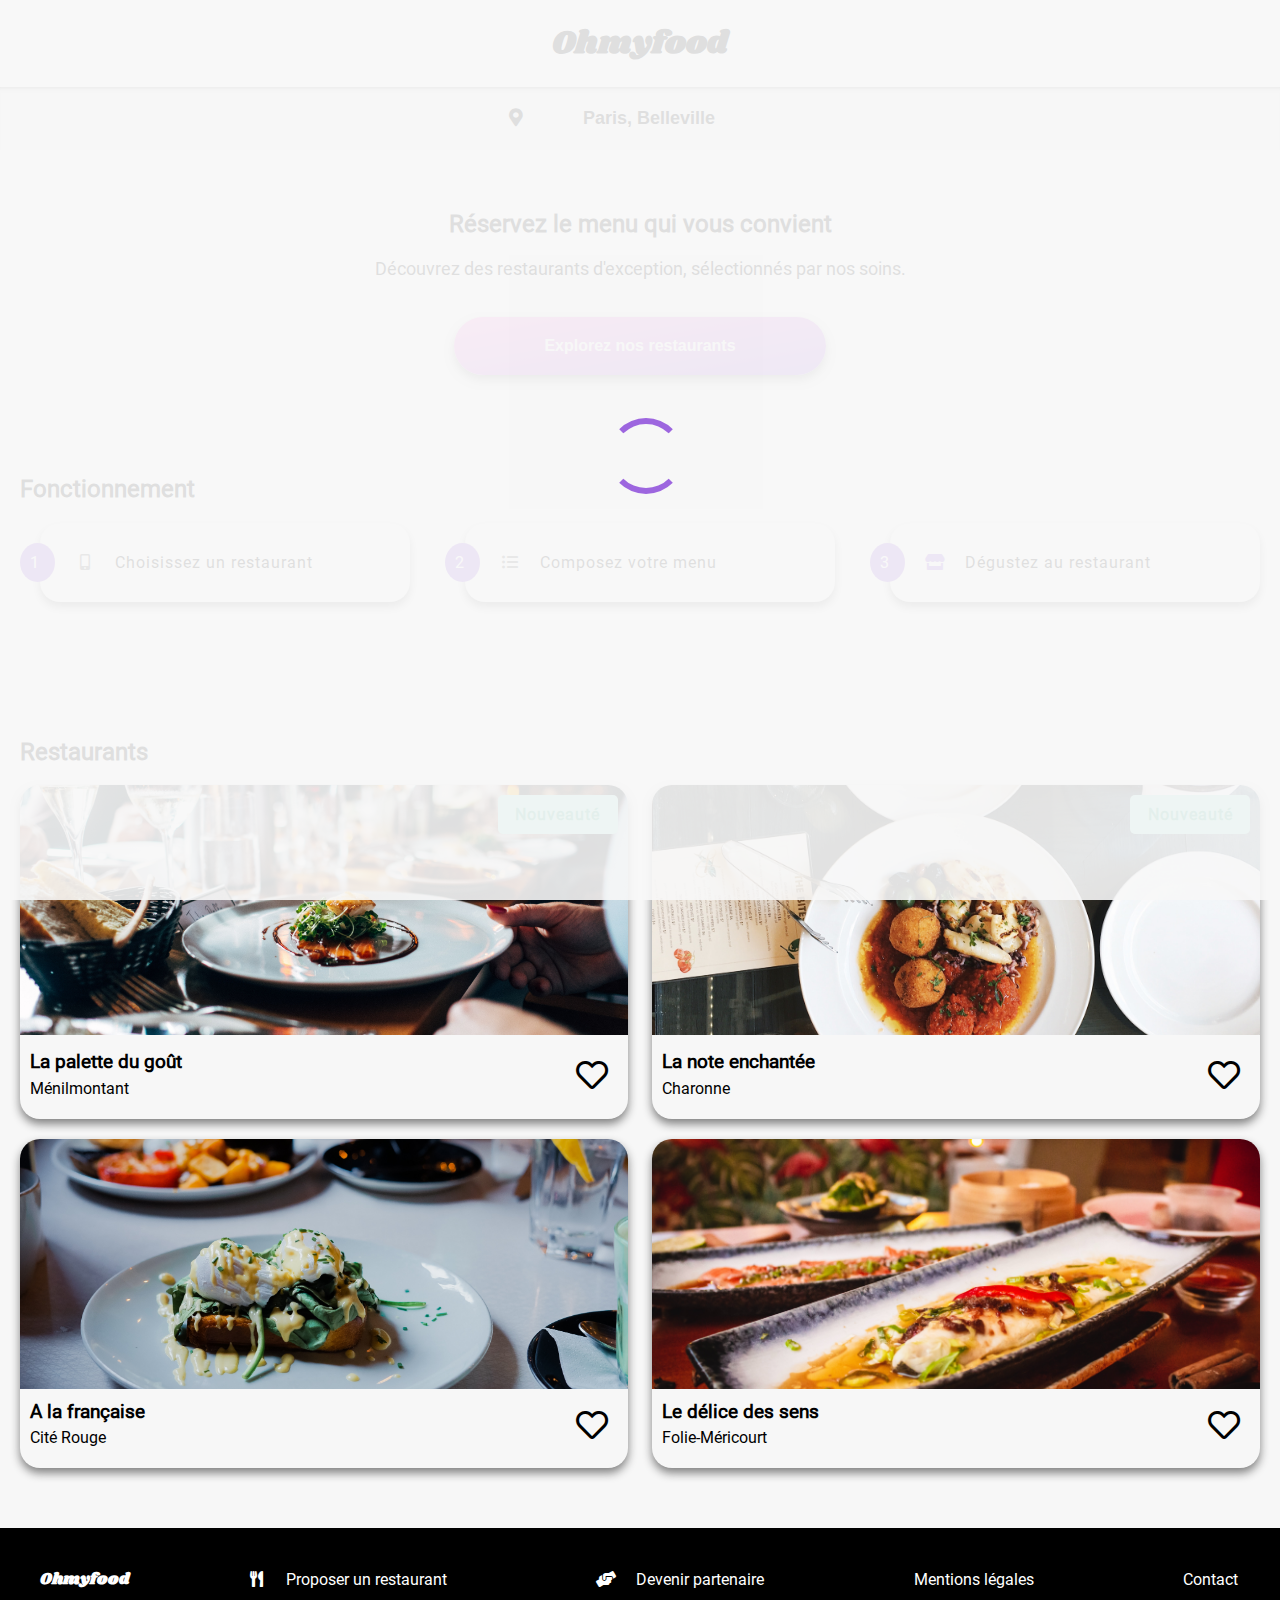
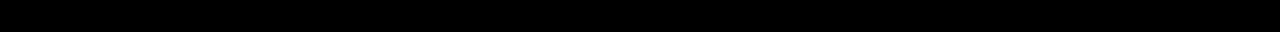
==== commit 3474029a: "final" ====
--- a/index.html
+++ b/index.html
@@ -25,7 +25,7 @@
             <!--Localisation-->
             <div class="localisation"> 
                 <i class="fas fa-map-marker-alt map-marker"></i>
-                <input type="text" placeholder="Paris, Belleville">
+                <input type="search" placeholder="Paris, Belleville">
             </div>
 
             <!--Presentation-->
--- a/style.css
+++ b/style.css
@@ -10,6 +10,14 @@
 }
 /*VARIABLES*/
 /*KEYFRAMES*/
+@keyframes lds-dual-ring {
+  0% {
+    transform: rotate(0deg);
+  }
+  100% {
+    transform: rotate(360deg);
+  }
+}
 @-webkit-keyframes lds-dual-ring {
   0% {
     transform: rotate(0deg);
@@ -34,15 +42,7 @@
     transform: rotate(360deg);
   }
 }
-@keyframes lds-dual-ring {
-  0% {
-    transform: rotate(0deg);
-  }
-  100% {
-    transform: rotate(360deg);
-  }
-}
-@-webkit-keyframes disparition {
+@keyframes disparition {
   0% {
     opacity: 0.9;
     z-index: 2;
@@ -52,7 +52,7 @@
     z-index: 0;
   }
 }
-@-moz-keyframes disparition {
+@-webkit-keyframes disparition {
   0% {
     opacity: 0.9;
     z-index: 2;
@@ -62,7 +62,7 @@
     z-index: 0;
   }
 }
-@-o-keyframes disparition {
+@-moz-keyframes disparition {
   0% {
     opacity: 0.9;
     z-index: 2;
@@ -72,7 +72,7 @@
     z-index: 0;
   }
 }
-@keyframes disparition {
+@-o-keyframes disparition {
   0% {
     opacity: 0.9;
     z-index: 2;
@@ -82,6 +82,14 @@
     z-index: 0;
   }
 }
+@keyframes remplissage {
+  0% {
+    opacity: 0;
+  }
+  100% {
+    opacity: 1;
+  }
+}
 @-webkit-keyframes remplissage {
   0% {
     opacity: 0;
@@ -106,15 +114,7 @@
     opacity: 1;
   }
 }
-@keyframes remplissage {
-  0% {
-    opacity: 0;
-  }
-  100% {
-    opacity: 1;
-  }
-}
-@-webkit-keyframes fadein {
+@keyframes fadein {
   0% {
     opacity: 0;
     transform: translateY(20px);
@@ -124,7 +124,7 @@
     transform: translateY(0px);
   }
 }
-@-moz-keyframes fadein {
+@-webkit-keyframes fadein {
   0% {
     opacity: 0;
     transform: translateY(20px);
@@ -134,7 +134,7 @@
     transform: translateY(0px);
   }
 }
-@-o-keyframes fadein {
+@-moz-keyframes fadein {
   0% {
     opacity: 0;
     transform: translateY(20px);
@@ -144,7 +144,7 @@
     transform: translateY(0px);
   }
 }
-@keyframes fadein {
+@-o-keyframes fadein {
   0% {
     opacity: 0;
     transform: translateY(20px);
@@ -154,36 +154,12 @@
     transform: translateY(0px);
   }
 }
-@-webkit-keyframes decalage {
-  0% {
-    transform: translateX(0);
-  }
-  100% {
-    transform: translateX(-100%);
-  }
-}
-@-moz-keyframes decalage {
-  0% {
-    transform: translateX(0);
-  }
-  100% {
-    transform: translateX(-100%);
-  }
-}
-@-o-keyframes decalage {
-  0% {
-    transform: translateX(0);
-  }
-  100% {
-    transform: translateX(-100%);
-  }
-}
-@keyframes decalage {
-  0% {
-    transform: translateX(0);
-  }
-  100% {
-    transform: translateX(-100%);
+@keyframes rotation {
+  0% {
+    transform: rotate(0deg);
+  }
+  100% {
+    transform: rotate(360deg);
   }
 }
 @-webkit-keyframes rotation {
@@ -210,44 +186,36 @@
     transform: rotate(360deg);
   }
 }
-@keyframes rotation {
-  0% {
-    transform: rotate(0deg);
-  }
-  100% {
-    transform: rotate(360deg);
+@keyframes largeur {
+  0% {
+    min-width: 80%;
+  }
+  100% {
+    min-width: 60%;
   }
 }
 @-webkit-keyframes largeur {
   0% {
-    max-width: 80%;
-  }
-  100% {
-    max-width: 60%;
+    min-width: 80%;
+  }
+  100% {
+    min-width: 60%;
   }
 }
 @-moz-keyframes largeur {
   0% {
-    max-width: 80%;
-  }
-  100% {
-    max-width: 60%;
+    min-width: 80%;
+  }
+  100% {
+    min-width: 60%;
   }
 }
 @-o-keyframes largeur {
   0% {
-    max-width: 80%;
-  }
-  100% {
-    max-width: 60%;
-  }
-}
-@keyframes largeur {
-  0% {
-    max-width: 80%;
-  }
-  100% {
-    max-width: 60%;
+    min-width: 80%;
+  }
+  100% {
+    min-width: 60%;
   }
 }
 /*GENERAL*/
@@ -279,7 +247,7 @@
   padding: 10px;
   margin: 10px;
   width: 10%;
-  text-align: center;
+  text-align: end;
 }
 .coeur:hover {
   content: "";
@@ -385,7 +353,7 @@
   max-width: 100%;
 }
 
-input {
+.localisation input {
   border: none;
   background-color: #ededed;
   font-size: large;
@@ -397,7 +365,7 @@
 input::placeholder {
   color: black;
   opacity: 1;
-  width: 50%;
+  width: 100%;
   text-align: center;
   border: none;
 }
@@ -595,11 +563,14 @@
   overflow: hidden;
   animation: fadein 2s;
   -moz-animation: fadein 2s;
-  /* Firefox */
   -webkit-animation: fadein 2s;
-  /* Safari et Chrome */
   -o-animation: fadein 2s;
-  /* Opera */
+}
+.menu-indiv:hover > .plat {
+  animation: largeur 2s forwards;
+}
+.menu-indiv:hover > .coche i {
+  animation: rotation 2s forwards 0.5s;
 }
 
 .menu-indiv:nth-of-type(1) {
@@ -629,20 +600,6 @@
   background-color: #f7f7f7;
   border-radius: 0px 20px 20px 0px;
   position: relative;
-  /*right: -20%;*/
-}
-.tarif:hover {
-  animation: decalage 2s forwards;
-  width: 20%;
-}
-.tarif:hover + .coche {
-  animation: decalage 2s forwards;
-}
-.tarif:hover + .coche i {
-  animation: rotation 2s forwards 0.5s;
-}
-.tarif:hover {
-  animation: decalage 2s forwards;
 }
 
 .coche {
@@ -654,24 +611,21 @@
   border-radius: 0px 20px 20px 0px;
   font-size: x-large;
   position: relative;
-  /*right: -20%;*/
   text-align: center;
   display: grid;
   align-items: center;
 }
 
 .plat {
-  /*line-height: 50%;*/
   padding-left: 10px;
   min-width: 80%;
   white-space: nowrap;
 }
 
-.plat p, .plat h3 {
+.plat p, .plat h4 {
   white-space: nowrap;
   overflow: hidden;
   text-overflow: ellipsis;
-  /*line-height: 100%;*/
 }
 
 .bouton {
@@ -680,10 +634,30 @@
 
 /*MEDIA QUERIES*/
 @media screen and (min-width: 800px) and (max-width: 1024px) {
-  body, .global {
+  footer h4 {
+    text-align: center;
+  }
+
+  footer ul {
+    text-align: center;
+  }
+
+  .description img {
+    max-height: 250px;
+  }
+
+  .description-texte {
     max-width: 800px;
-    position: relative;
-    margin: auto;
+    margin-left: auto;
+    margin-right: auto;
+  }
+
+  .menu {
+    max-width: 800px;
+    margin-left: auto;
+    margin-right: auto;
+    display: flex;
+    flex-direction: column;
   }
 }
 @media screen and (min-width: 1024px) {
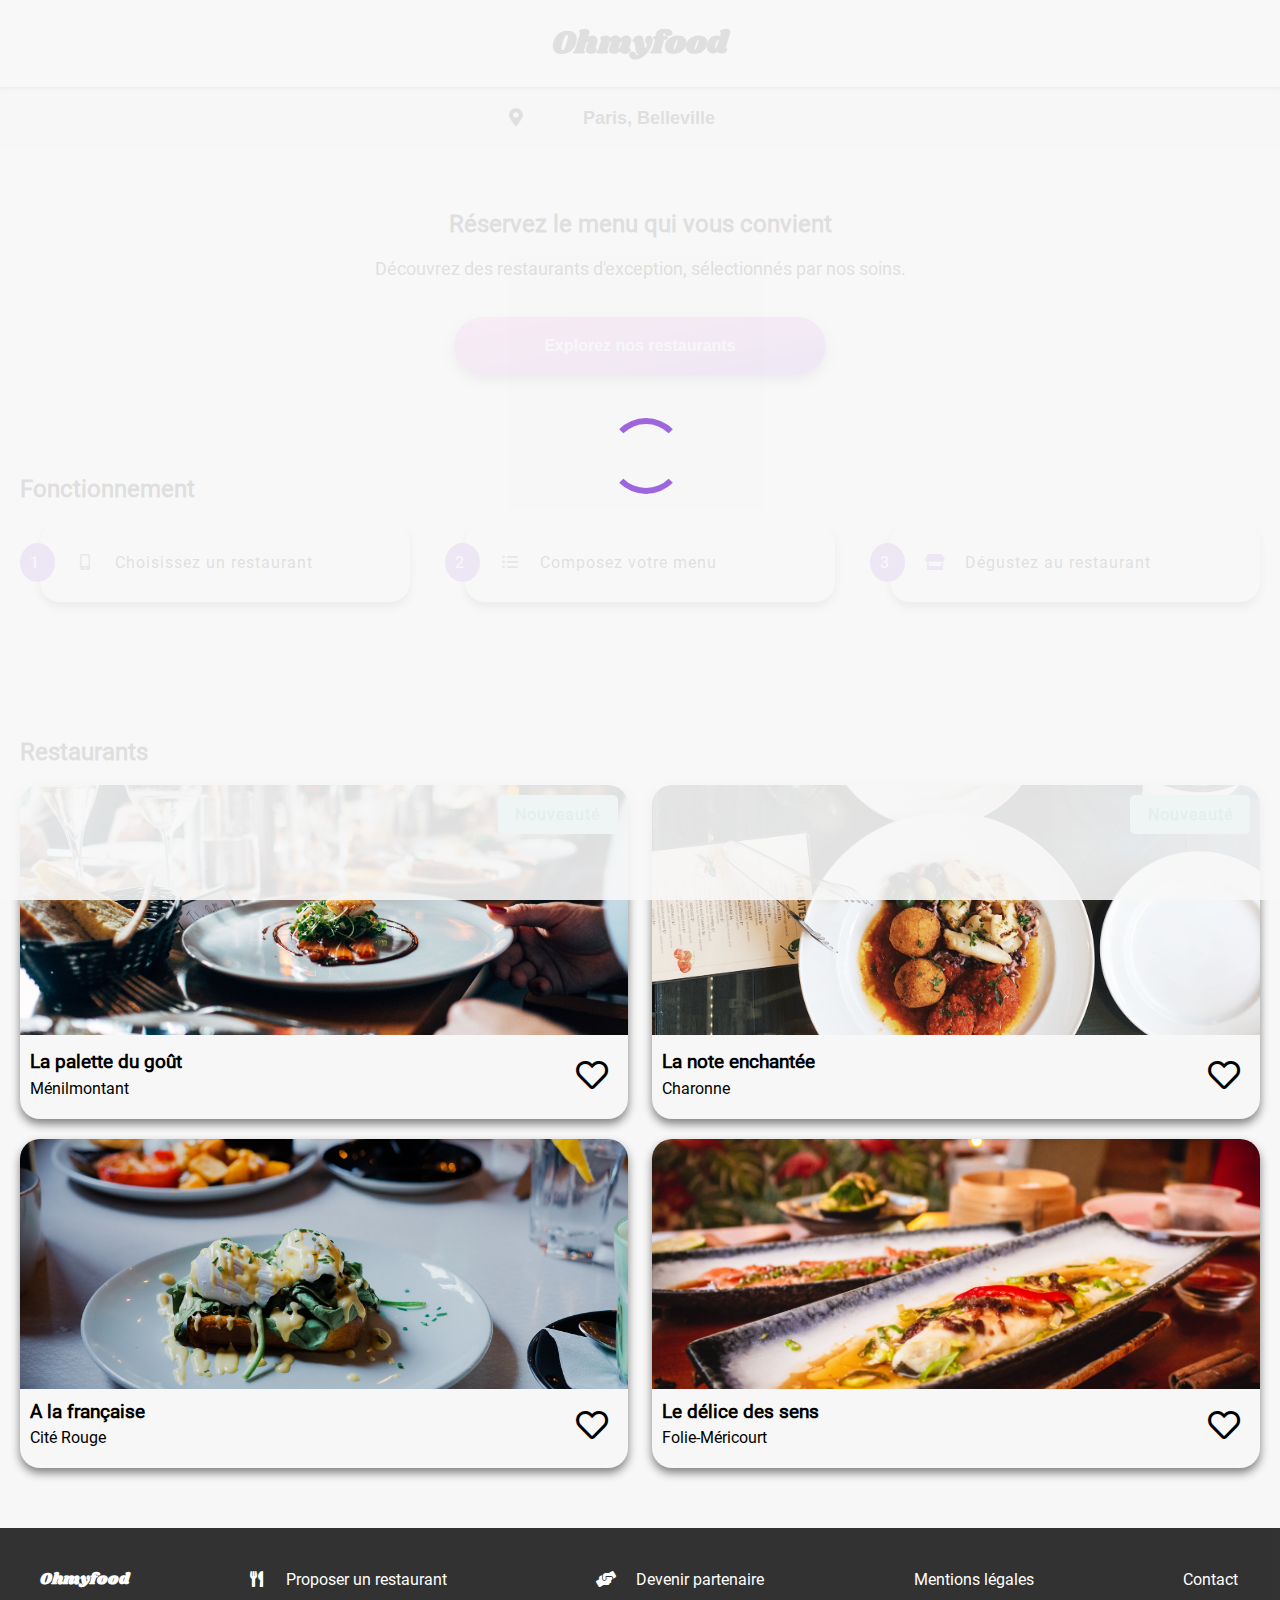
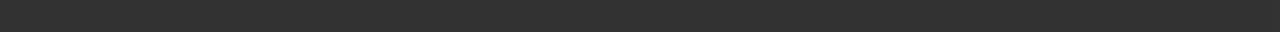
==== commit 4f37daf7: "dernier commit" ====
--- a/index.html
+++ b/index.html
@@ -4,6 +4,7 @@
         <meta charset="utf-8"/>
         <meta name="description" content="Commande de repas en ligne">
         <meta name="viewport" content="width=device-width, initial-scale=1.0">
+        <meta name="keywords" content="gastronomie, menu, restaurant, commande">
         <link rel="stylesheet" href="style.css"/>
         <link rel="stylesheet" href="https://cdnjs.cloudflare.com/ajax/libs/font-awesome/5.13.1/css/all.min.css"/>
         <title>OhMyFood</title>
@@ -99,7 +100,7 @@
                     <li><i class="fas fa-utensils fa-fw icone-3"></i>Proposer un restaurant</li>
                     <li><i class="fas fa-hands-helping fa-fw icone-3"></i>Devenir partenaire</li>
                     <li>Mentions légales</li>
-                    <li><a href="mailto:">Contact</a></li>
+                    <li><a href="mailto:contact@ohmyfood.com">Contact</a></li>
                 </ul>    
             </footer>
         </div>
--- a/style.css
+++ b/style.css
@@ -281,6 +281,7 @@
   padding: 20px;
   color: white;
   background-color: black;
+  opacity: 0.8;
 }
 
 footer h4 {
@@ -479,7 +480,7 @@
 .restaurant-indiv img {
   border-radius: 20px 20px 0px 0px;
   width: 100%;
-  max-height: 250px;
+  max-height: 150px;
   object-fit: cover;
 }
 
@@ -659,6 +660,10 @@
     display: flex;
     flex-direction: column;
   }
+
+  .restaurant-indiv img {
+    max-height: 200px;
+  }
 }
 @media screen and (min-width: 1024px) {
   .presentation, .fonctionnement {
@@ -693,6 +698,10 @@
 
   .restaurant a {
     width: 49%;
+  }
+
+  .restaurant-indiv img {
+    max-height: 250px;
   }
 
   footer {
